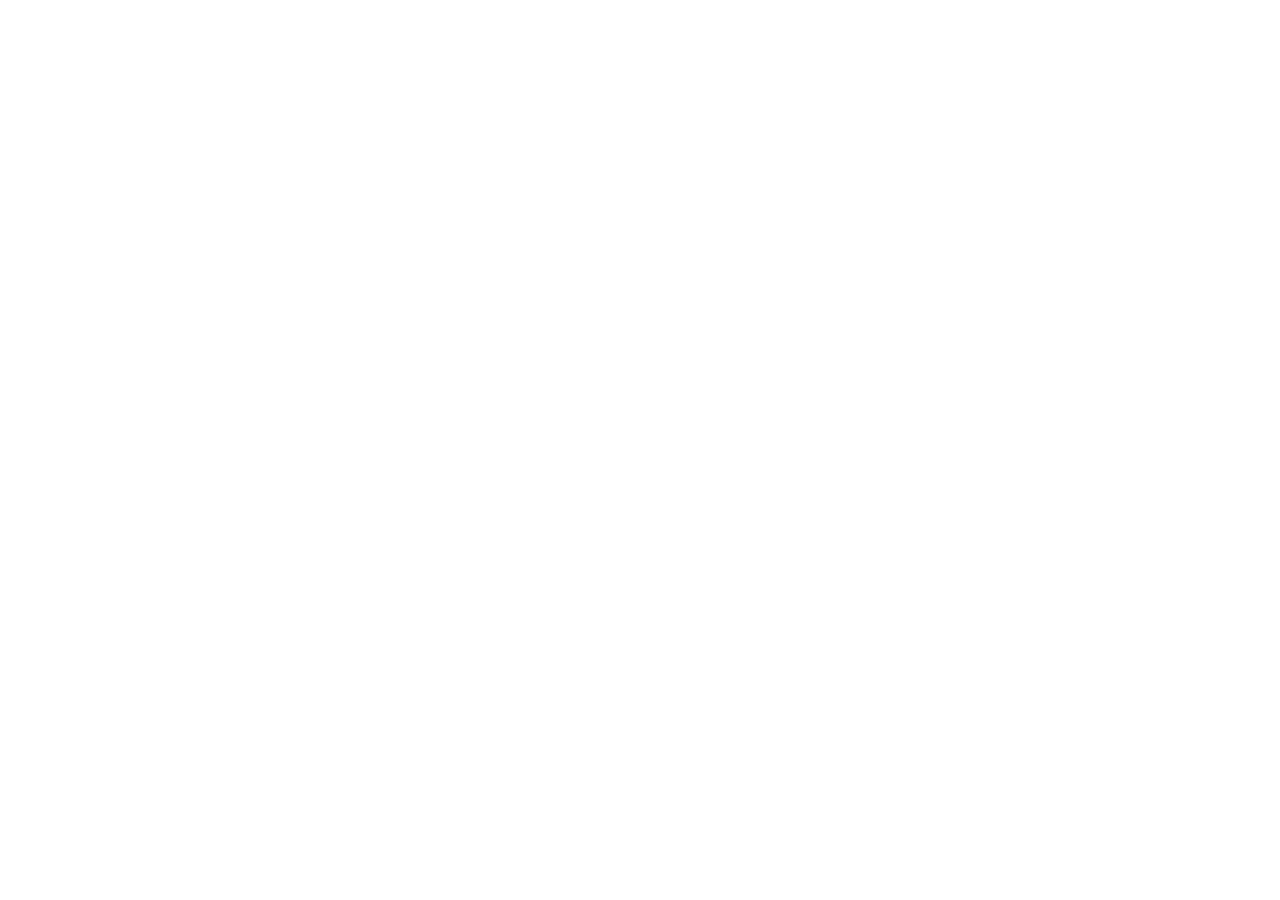
==== frontend/index.html @ e41a7834 "first api run test" ====
<!DOCTYPE html>
<html lang="en">
<head>
    <meta charset="UTF-8">
    <meta name="viewport" content="width=device-width, initial-scale=1.0">
    <title>Document</title>
</head>
<body>
    
</body>
</html>
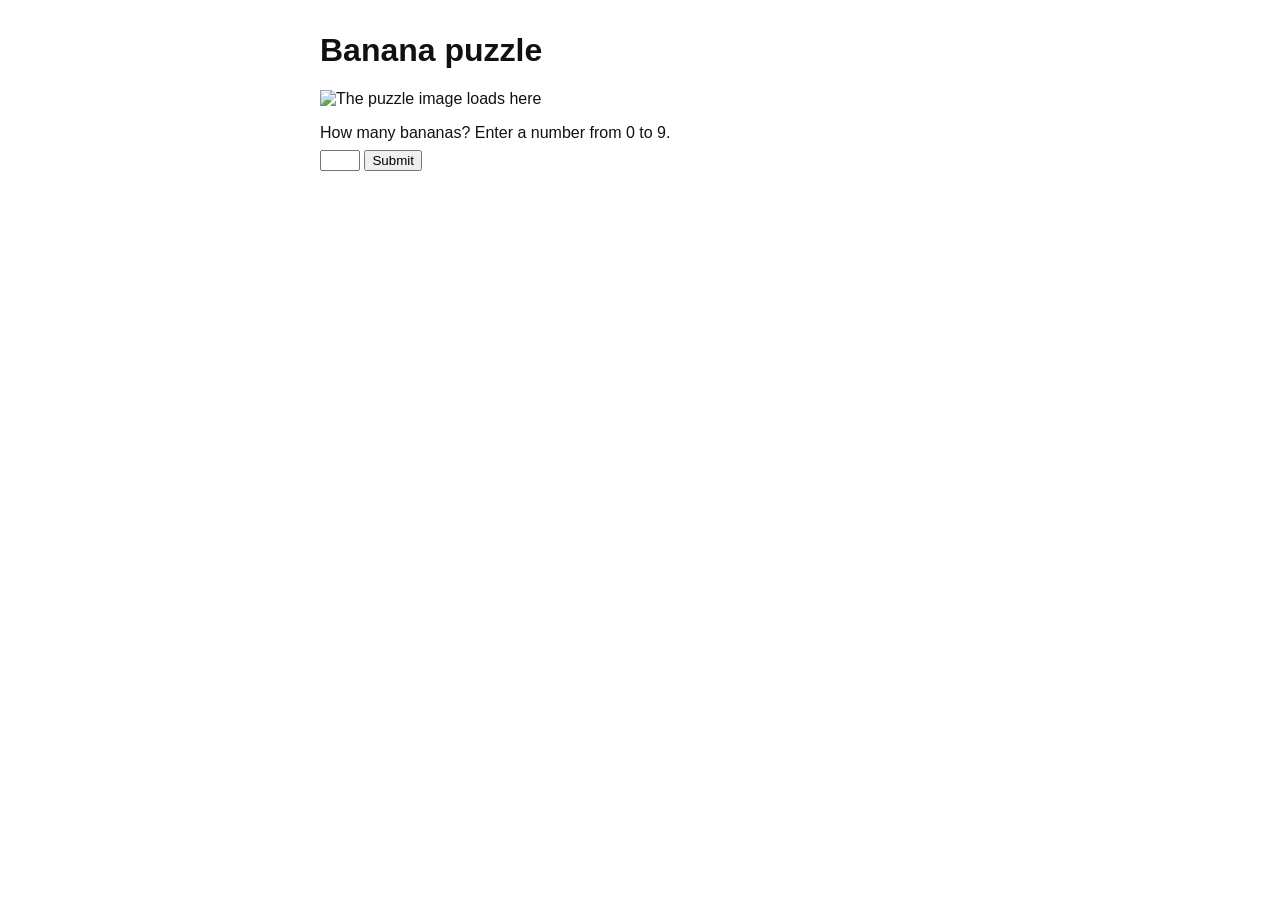
==== commit 7e930218: "Add the puzzle page markup" ====
--- a/frontend/index.html
+++ b/frontend/index.html
@@ -3,9 +3,19 @@
 <head>
     <meta charset="UTF-8">
     <meta name="viewport" content="width=device-width, initial-scale=1.0">
-    <title>Document</title>
+    <title>Banana puzzle</title>
+    <link rel="stylesheet" href="style.css">
 </head>
 <body>
-    
+    <main>
+        <h1>Banana puzzle</h1>
+        <img id="puzzle" alt="The puzzle image loads here">
+        <form id="answer-form">
+            <label for="guess">How many bananas? Enter a number from 0 to 9.</label>
+            <input id="guess" name="guess" type="number" min="0" max="9" required>
+            <button type="submit">Submit</button>
+        </form>
+        <p id="message" role="status"></p>
+    </main>
 </body>
-</html>+</html>
--- a/frontend/style.css
+++ b/frontend/style.css
@@ -0,0 +1,25 @@
+body {
+    background: #ffffff;
+    color: #111111;
+    font-family: sans-serif;
+}
+
+main {
+    max-width: 40rem;
+    margin: 2rem auto;
+}
+
+img {
+    display: block;
+    max-width: 100%;
+    margin-bottom: 1rem;
+}
+
+label {
+    display: block;
+    margin-bottom: 0.5rem;
+}
+
+#message {
+    min-height: 1.5rem;
+}
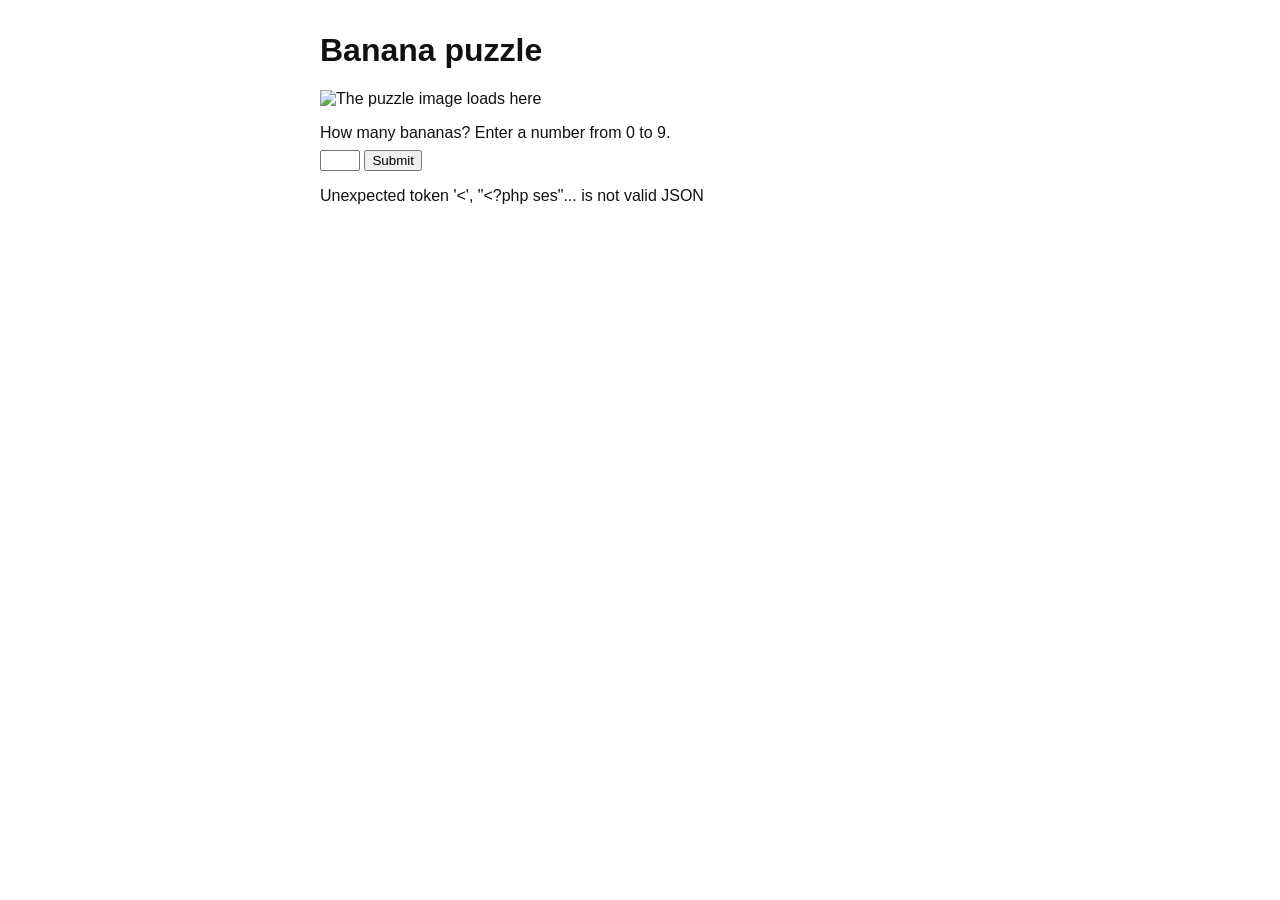
==== commit d3a56c53: "Load the puzzle and submit a guess from the page" ====
--- a/frontend/index.html
+++ b/frontend/index.html
@@ -17,5 +17,7 @@
         </form>
         <p id="message" role="status"></p>
     </main>
+    <script src="js/api.js"></script>
+    <script src="js/puzzle.js"></script>
 </body>
 </html>
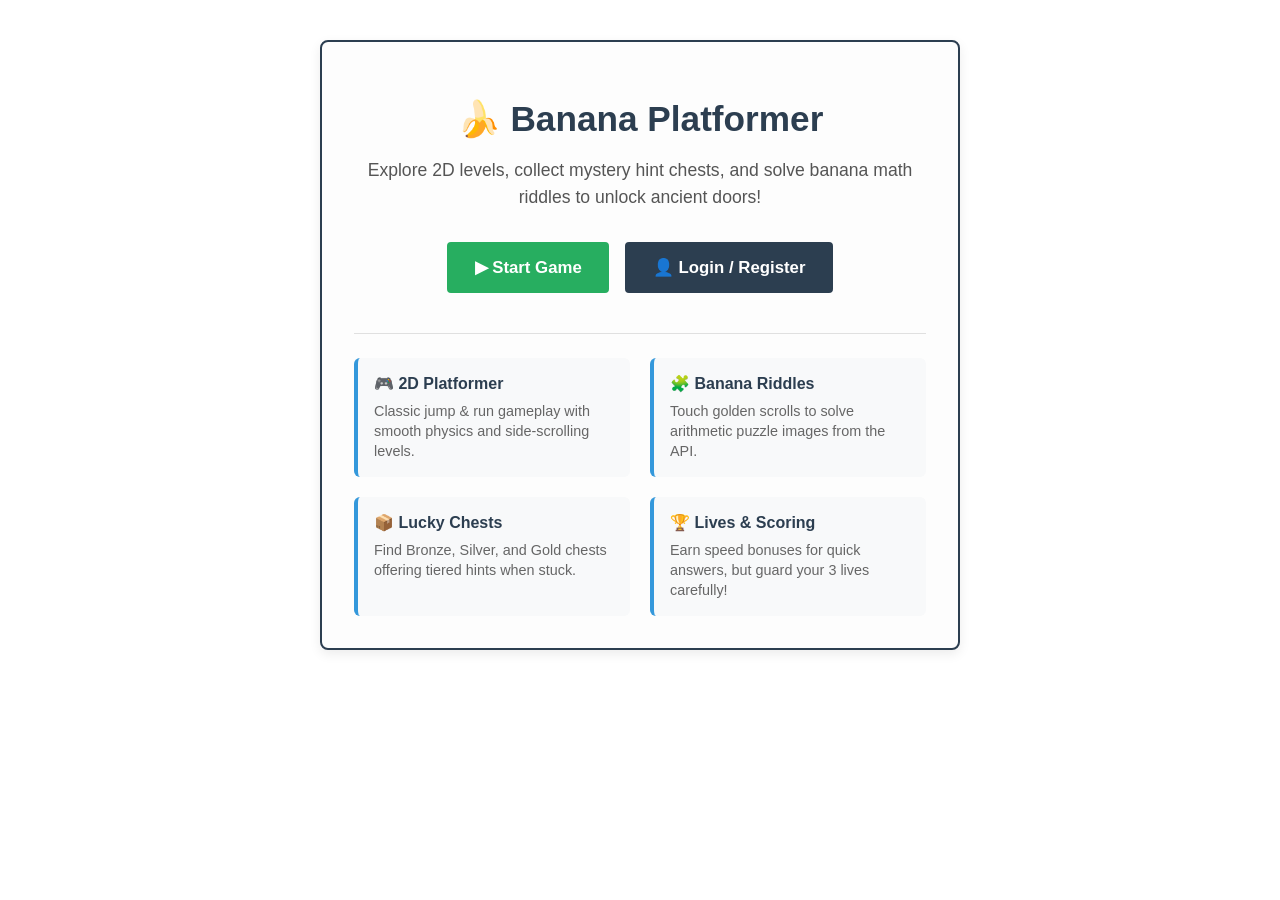
==== commit 13a0b115: "feat: convert index.html into welcome and landing page" ====
--- a/frontend/index.html
+++ b/frontend/index.html
@@ -3,21 +3,135 @@
 <head>
     <meta charset="UTF-8">
     <meta name="viewport" content="width=device-width, initial-scale=1.0">
-    <title>Banana puzzle</title>
+    <title>Banana Platformer – Welcome</title>
     <link rel="stylesheet" href="style.css">
+    <style>
+        .landing-container {
+            max-width: 650px;
+            margin: 2.5rem auto;
+            padding: 2rem;
+            background: #fdfdfd;
+            border: 2px solid #2c3e50;
+            border-radius: 8px;
+            box-shadow: 0 4px 12px rgba(0, 0, 0, 0.08);
+            text-align: center;
+        }
+
+        .landing-title {
+            font-size: 2.2rem;
+            margin-bottom: 0.5rem;
+            color: #2c3e50;
+        }
+
+        .landing-subtitle {
+            font-size: 1.1rem;
+            color: #555555;
+            margin-bottom: 2rem;
+            line-height: 1.5;
+        }
+
+        .action-group {
+            display: flex;
+            justify-content: center;
+            gap: 1rem;
+            margin-bottom: 2.5rem;
+            flex-wrap: wrap;
+        }
+
+        .btn {
+            display: inline-block;
+            padding: 0.8rem 1.6rem;
+            font-size: 1.05rem;
+            font-weight: bold;
+            text-decoration: none;
+            border-radius: 4px;
+            cursor: pointer;
+            transition: background 0.2s, transform 0.1s;
+        }
+
+        .btn-primary {
+            background: #27ae60;
+            color: #ffffff;
+            border: 2px solid #27ae60;
+        }
+
+        .btn-primary:hover {
+            background: #219150;
+        }
+
+        .btn-secondary {
+            background: #2c3e50;
+            color: #ffffff;
+            border: 2px solid #2c3e50;
+        }
+
+        .btn-secondary:hover {
+            background: #1a252f;
+        }
+
+        .features-grid {
+            display: grid;
+            grid-template-columns: repeat(auto-fit, minmax(220px, 1fr));
+            gap: 1.25rem;
+            text-align: left;
+            margin-top: 1.5rem;
+            border-top: 1px solid #e0e0e0;
+            padding-top: 1.5rem;
+        }
+
+        .feature-card {
+            background: #f8f9fa;
+            border-radius: 6px;
+            padding: 1rem;
+            border-left: 4px solid #3498db;
+        }
+
+        .feature-card h3 {
+            margin: 0 0 0.5rem 0;
+            font-size: 1rem;
+            color: #2c3e50;
+        }
+
+        .feature-card p {
+            margin: 0;
+            font-size: 0.9rem;
+            color: #666666;
+            line-height: 1.4;
+        }
+    </style>
 </head>
 <body>
     <main>
-        <h1>Banana puzzle</h1>
-        <img id="puzzle" alt="The puzzle image loads here">
-        <form id="answer-form">
-            <label for="guess">How many bananas? Enter a number from 0 to 9.</label>
-            <input id="guess" name="guess" type="number" min="0" max="9" required>
-            <button type="submit">Submit</button>
-        </form>
-        <p id="message" role="status"></p>
+        <div class="landing-container">
+            <h1 class="landing-title">🍌 Banana Platformer</h1>
+            <p class="landing-subtitle">
+                Explore 2D levels, collect mystery hint chests, and solve banana math riddles to unlock ancient doors!
+            </p>
+
+            <div class="action-group">
+                <a href="game.html?level=0" class="btn btn-primary" id="btn-play">▶ Start Game</a>
+                <a href="login.html" class="btn btn-secondary" id="btn-auth">👤 Login / Register</a>
+            </div>
+
+            <div class="features-grid">
+                <div class="feature-card">
+                    <h3>🎮 2D Platformer</h3>
+                    <p>Classic jump &amp; run gameplay with smooth physics and side-scrolling levels.</p>
+                </div>
+                <div class="feature-card">
+                    <h3>🧩 Banana Riddles</h3>
+                    <p>Touch golden scrolls to solve arithmetic puzzle images from the API.</p>
+                </div>
+                <div class="feature-card">
+                    <h3>📦 Lucky Chests</h3>
+                    <p>Find Bronze, Silver, and Gold chests offering tiered hints when stuck.</p>
+                </div>
+                <div class="feature-card">
+                    <h3>🏆 Lives &amp; Scoring</h3>
+                    <p>Earn speed bonuses for quick answers, but guard your 3 lives carefully!</p>
+                </div>
+            </div>
+        </div>
     </main>
-    <script src="js/api.js"></script>
-    <script src="js/puzzle.js"></script>
 </body>
 </html>
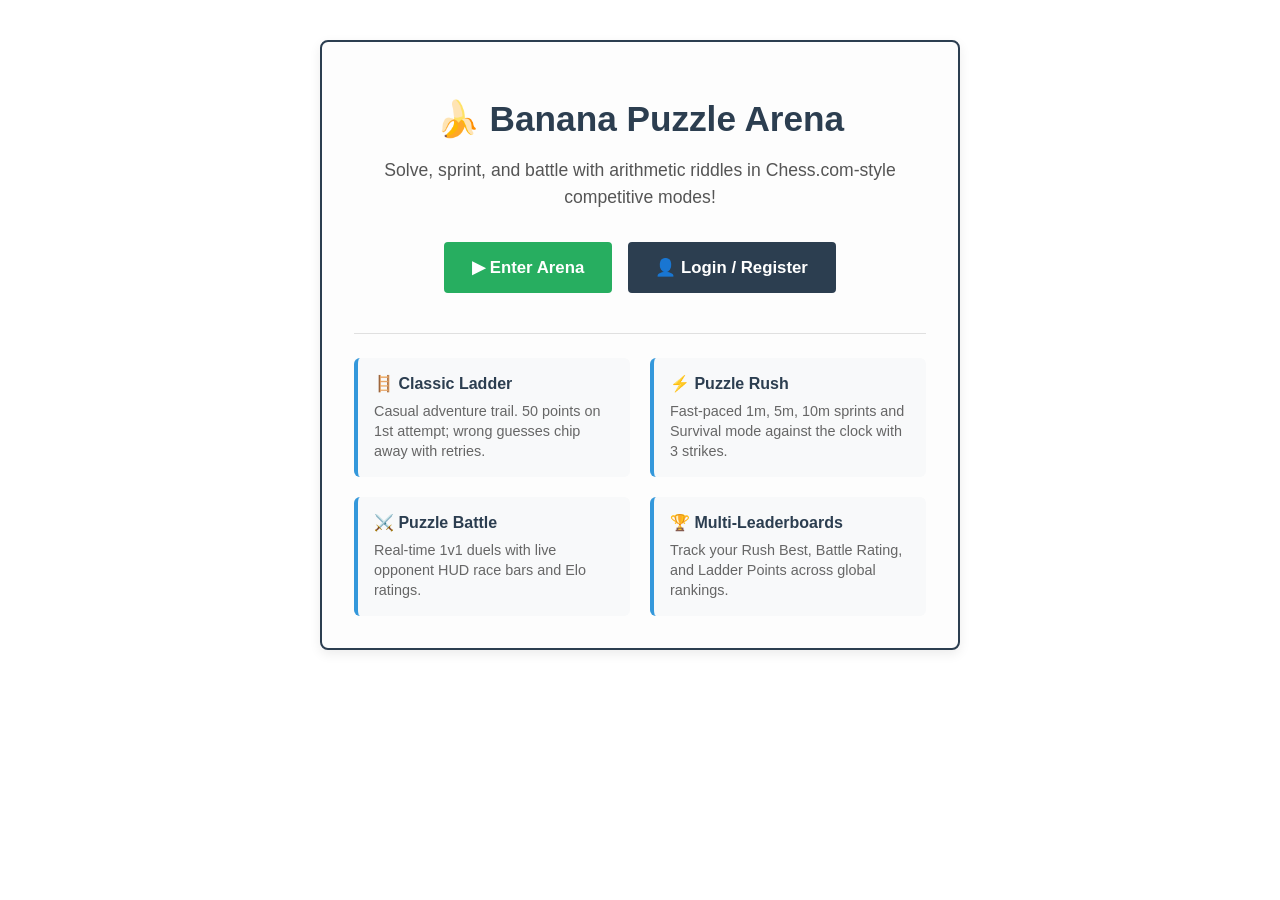
==== commit 7cd87bf4: "feat: implement classic ladder mode and remove legacy 2d platformer files" ====
--- a/frontend/index.html
+++ b/frontend/index.html
@@ -103,32 +103,32 @@
 <body>
     <main>
         <div class="landing-container">
-            <h1 class="landing-title">🍌 Banana Platformer</h1>
+            <h1 class="landing-title">🍌 Banana Puzzle Arena</h1>
             <p class="landing-subtitle">
-                Explore 2D levels, collect mystery hint chests, and solve banana math riddles to unlock ancient doors!
+                Solve, sprint, and battle with arithmetic riddles in Chess.com-style competitive modes!
             </p>
 
             <div class="action-group">
-                <a href="game.html?level=0" class="btn btn-primary" id="btn-play">▶ Start Game</a>
+                <a href="arena.html" class="btn btn-primary" id="btn-play">▶ Enter Arena</a>
                 <a href="login.html" class="btn btn-secondary" id="btn-auth">👤 Login / Register</a>
             </div>
 
             <div class="features-grid">
                 <div class="feature-card">
-                    <h3>🎮 2D Platformer</h3>
-                    <p>Classic jump &amp; run gameplay with smooth physics and side-scrolling levels.</p>
+                    <h3>🪜 Classic Ladder</h3>
+                    <p>Casual adventure trail. 50 points on 1st attempt; wrong guesses chip away with retries.</p>
                 </div>
                 <div class="feature-card">
-                    <h3>🧩 Banana Riddles</h3>
-                    <p>Touch golden scrolls to solve arithmetic puzzle images from the API.</p>
+                    <h3>⚡ Puzzle Rush</h3>
+                    <p>Fast-paced 1m, 5m, 10m sprints and Survival mode against the clock with 3 strikes.</p>
                 </div>
                 <div class="feature-card">
-                    <h3>📦 Lucky Chests</h3>
-                    <p>Find Bronze, Silver, and Gold chests offering tiered hints when stuck.</p>
+                    <h3>⚔️ Puzzle Battle</h3>
+                    <p>Real-time 1v1 duels with live opponent HUD race bars and Elo ratings.</p>
                 </div>
                 <div class="feature-card">
-                    <h3>🏆 Lives &amp; Scoring</h3>
-                    <p>Earn speed bonuses for quick answers, but guard your 3 lives carefully!</p>
+                    <h3>🏆 Multi-Leaderboards</h3>
+                    <p>Track your Rush Best, Battle Rating, and Ladder Points across global rankings.</p>
                 </div>
             </div>
         </div>
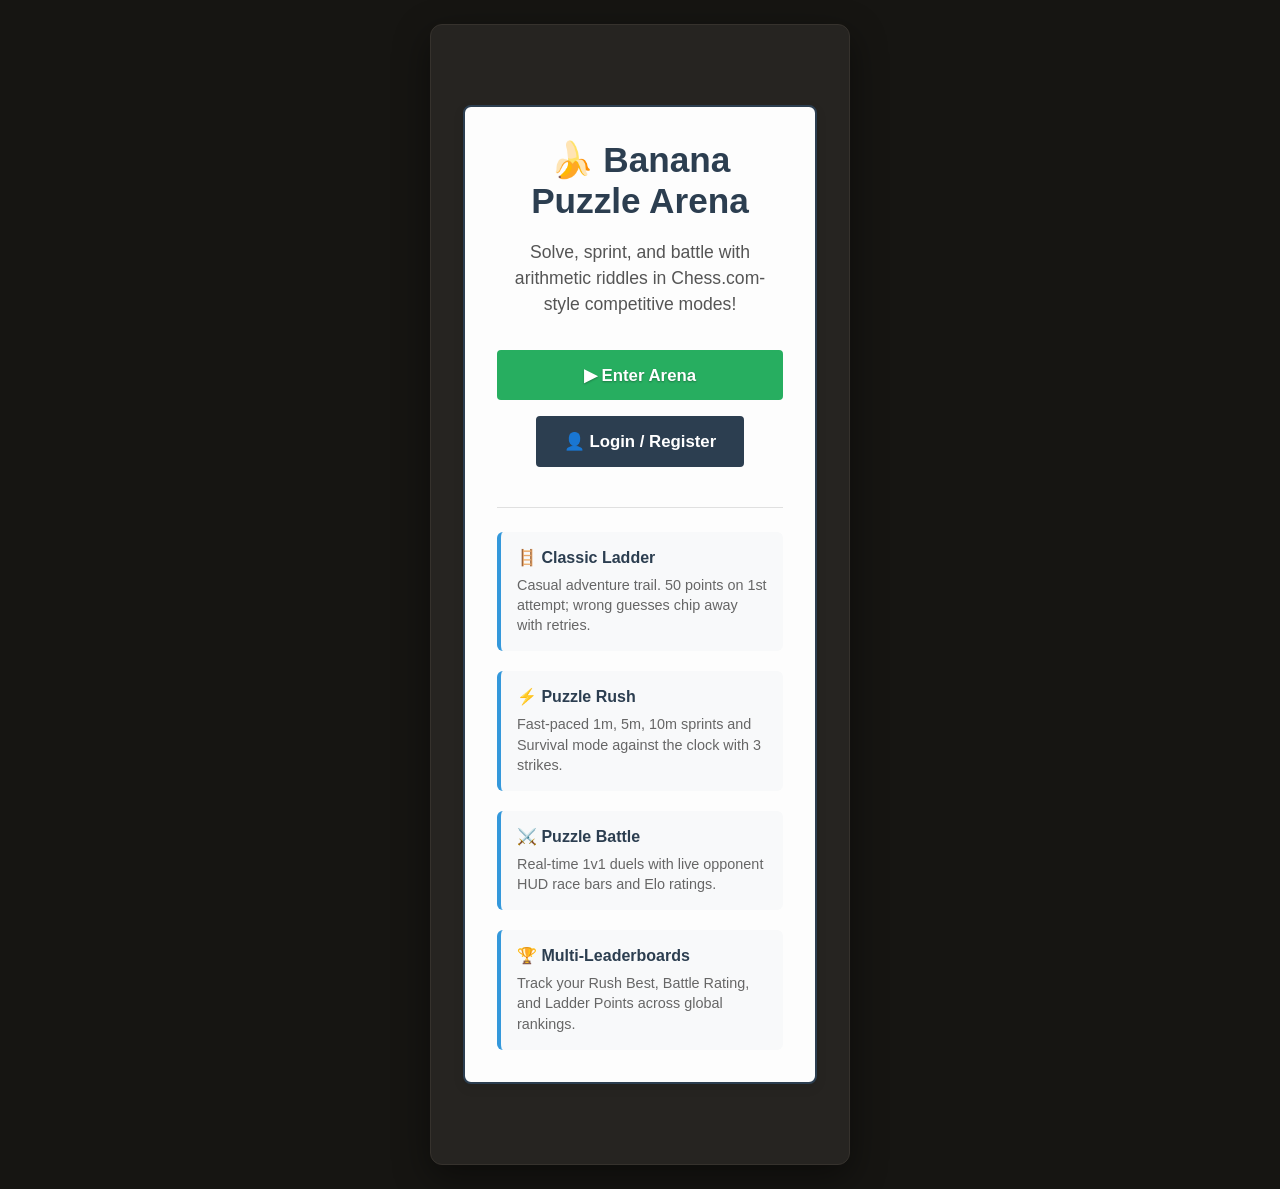
==== commit 2464b7ef: "chore: purge legacy code, unify arena styles, and add demonstrable thematic test suite" ====
--- a/frontend/index.html
+++ b/frontend/index.html
@@ -3,7 +3,7 @@
 <head>
     <meta charset="UTF-8">
     <meta name="viewport" content="width=device-width, initial-scale=1.0">
-    <title>Banana Platformer – Welcome</title>
+    <title>Banana Puzzle Arena – Welcome</title>
     <link rel="stylesheet" href="style.css">
     <style>
         .landing-container {
--- a/frontend/style.css
+++ b/frontend/style.css
@@ -1,25 +1,148 @@
+/**
+ * Base design system for Banana Puzzle Arena.
+ * Employs a Chess.com-inspired dark aesthetic (#161512 / #262421 / #81b64c)
+ * with responsive cards, accessible contrast, and clean typography.
+ */
+
+:root {
+    --bg-dark: #161512;
+    --card-bg: #262421;
+    --card-border: #36322d;
+    --input-bg: #1b1917;
+    --input-border: #45423e;
+    --text-primary: #ffffff;
+    --text-muted: #bababa;
+    --accent-green: #81b64c;
+    --accent-green-hover: #95c95d;
+    --accent-red: #e74c3c;
+}
+
 body {
-    background: #ffffff;
-    color: #111111;
-    font-family: sans-serif;
+    background-color: var(--bg-dark);
+    color: var(--text-muted);
+    font-family: -apple-system, BlinkMacSystemFont, "Segoe UI", Roboto, Oxygen, Ubuntu, Cantarell, sans-serif;
+    margin: 0;
+    padding: 1.5rem;
+    display: flex;
+    justify-content: center;
+    align-items: center;
+    min-height: 90vh;
 }
 
 main {
-    max-width: 40rem;
-    margin: 2rem auto;
+    background: var(--card-bg);
+    border: 1px solid var(--card-border);
+    border-radius: 12px;
+    padding: 2.5rem 2rem;
+    width: 100%;
+    max-width: 420px;
+    box-shadow: 0 12px 36px rgba(0, 0, 0, 0.45);
+    text-align: center;
+    box-sizing: border-box;
 }
 
-img {
-    display: block;
-    max-width: 100%;
-    margin-bottom: 1rem;
+h1 {
+    color: var(--text-primary);
+    font-size: 1.85rem;
+    margin: 0 0 0.5rem 0;
+    font-weight: 800;
+}
+
+.auth-subtitle {
+    font-size: 0.95rem;
+    color: var(--text-muted);
+    margin: 0 0 2rem 0;
+}
+
+h2 {
+    color: var(--text-primary);
+    font-size: 1.35rem;
+    margin: 0 0 1.5rem 0;
+    text-align: left;
 }
 
 label {
     display: block;
-    margin-bottom: 0.5rem;
+    text-align: left;
+    font-size: 0.85rem;
+    font-weight: 600;
+    color: var(--text-muted);
+    margin-bottom: 0.4rem;
+    text-transform: uppercase;
+    letter-spacing: 0.5px;
+}
+
+input[type="text"],
+input[type="password"],
+input[type="number"] {
+    display: block;
+    width: 100%;
+    padding: 0.85rem 1rem;
+    background: var(--input-bg);
+    border: 1px solid var(--input-border);
+    border-radius: 8px;
+    color: var(--text-primary);
+    font-size: 1rem;
+    margin-bottom: 1.25rem;
+    box-sizing: border-box;
+    transition: border-color 0.15s ease, box-shadow 0.15s ease;
+}
+
+input[type="text"]:focus,
+input[type="password"]:focus,
+input[type="number"]:focus {
+    outline: none;
+    border-color: var(--accent-green);
+    box-shadow: 0 0 0 3px rgba(129, 182, 76, 0.25);
+}
+
+button[type="submit"],
+.btn-primary {
+    display: block;
+    width: 100%;
+    padding: 0.9rem;
+    background: var(--accent-green);
+    color: #ffffff;
+    font-size: 1.1rem;
+    font-weight: 700;
+    border: none;
+    border-radius: 8px;
+    cursor: pointer;
+    transition: background 0.15s ease, transform 0.08s ease;
+    box-sizing: border-box;
+    text-shadow: 0 1px 2px rgba(0, 0, 0, 0.3);
+}
+
+button[type="submit"]:hover,
+.btn-primary:hover {
+    background: var(--accent-green-hover);
+}
+
+button[type="submit"]:active,
+.btn-primary:active {
+    transform: scale(0.98);
 }
 
 #message {
     min-height: 1.5rem;
+    font-size: 0.95rem;
+    font-weight: 600;
+    margin: 1.25rem 0 0.5rem 0;
+    color: #e67e22;
 }
+
+#toggle-text {
+    margin-top: 1.5rem;
+    font-size: 0.95rem;
+    color: var(--text-muted);
+}
+
+#toggle-link {
+    color: var(--accent-green);
+    text-decoration: none;
+    font-weight: 700;
+}
+
+#toggle-link:hover {
+    text-decoration: underline;
+}
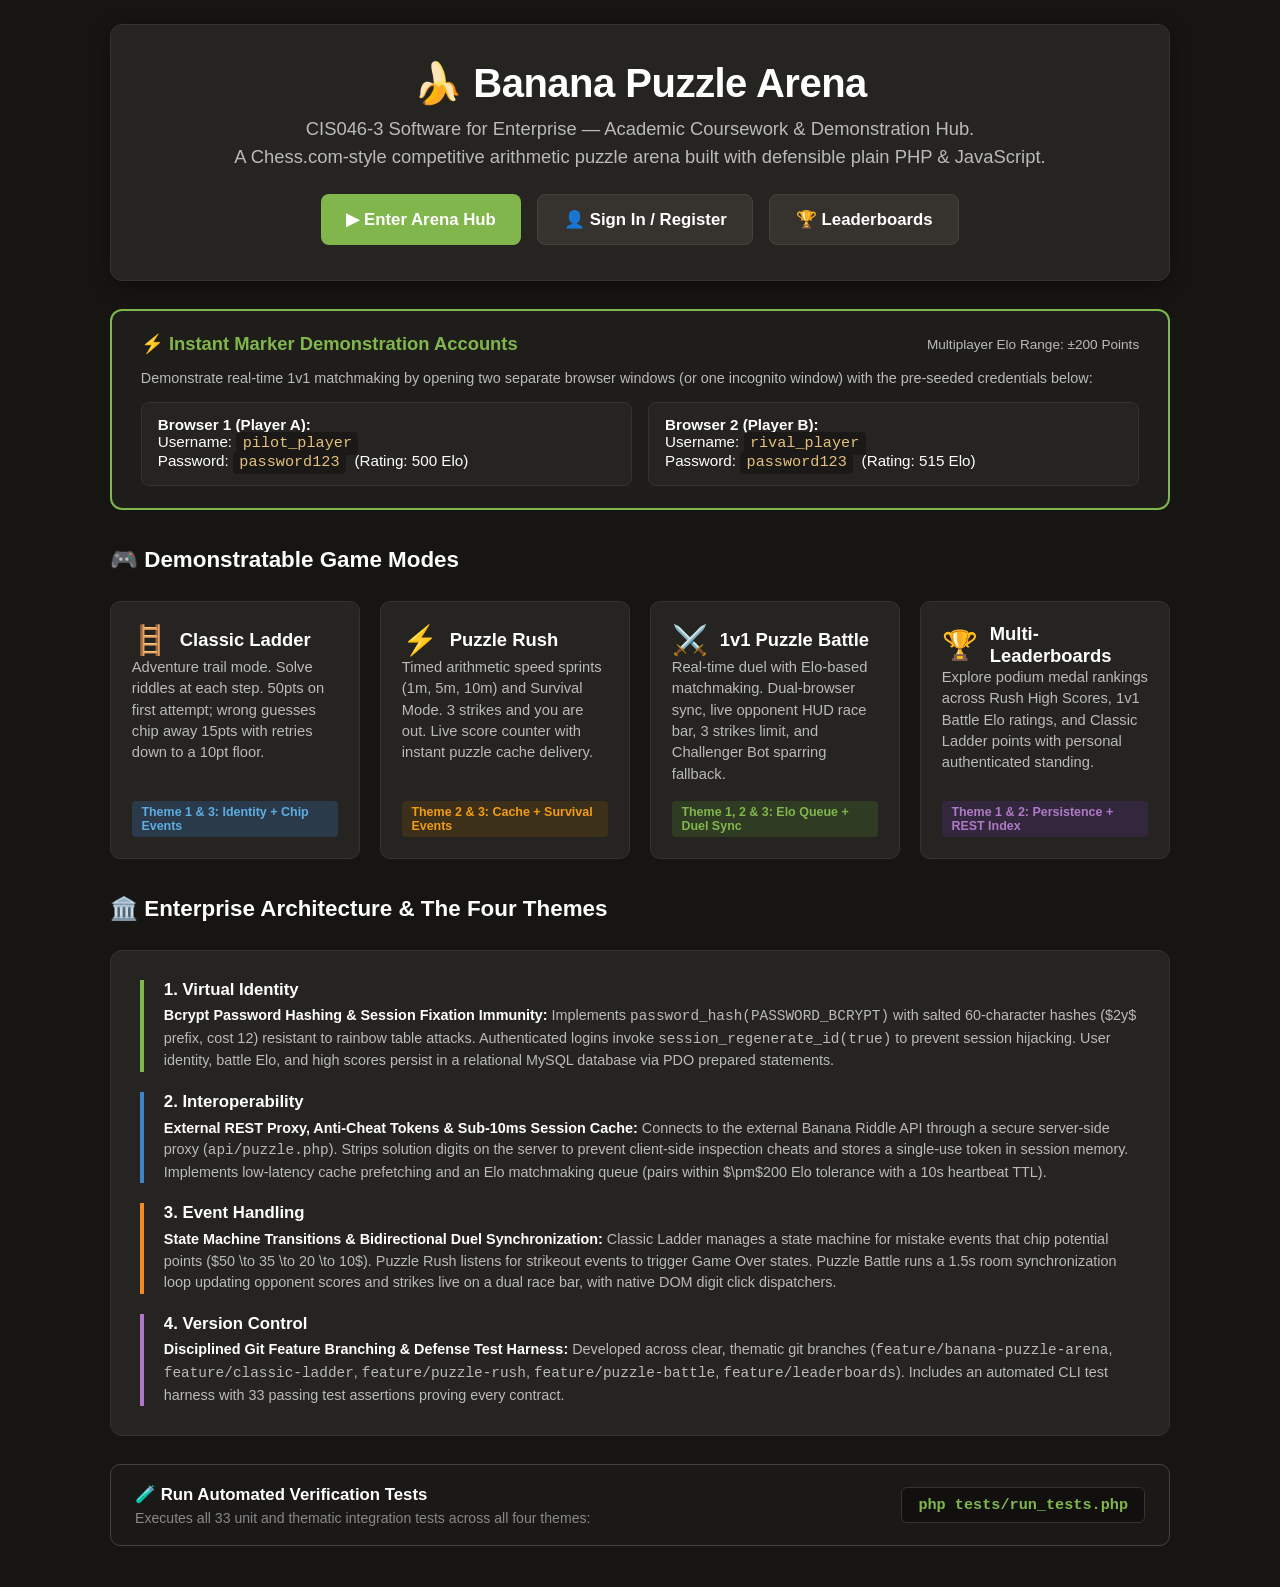
==== commit 4cacc00b: "feat(ui): rebuild landing page as feature and themes showcase Adds demo credentials card, game mode " ====
--- a/frontend/index.html
+++ b/frontend/index.html
@@ -3,135 +3,467 @@
 <head>
     <meta charset="UTF-8">
     <meta name="viewport" content="width=device-width, initial-scale=1.0">
-    <title>Banana Puzzle Arena – Welcome</title>
+    <title>Banana Puzzle Arena – Feature Showcase & Coursework Demonstration</title>
     <link rel="stylesheet" href="style.css">
     <style>
-        .landing-container {
-            max-width: 650px;
-            margin: 2.5rem auto;
-            padding: 2rem;
-            background: #fdfdfd;
-            border: 2px solid #2c3e50;
-            border-radius: 8px;
-            box-shadow: 0 4px 12px rgba(0, 0, 0, 0.08);
+        :root {
+            --bg-dark: #161512;
+            --bg-card: #262421;
+            --bg-card-hover: #312e2b;
+            --accent-green: #81b64c;
+            --accent-green-hover: #9ecb6b;
+            --accent-orange: #f28b24;
+            --accent-blue: #3d85c6;
+            --text-light: #ffffff;
+            --text-muted: #bababa;
+            --border-color: #36322d;
+        }
+
+        body {
+            background-color: var(--bg-dark);
+            color: var(--text-light);
+            font-family: -apple-system, BlinkMacSystemFont, "Segoe UI", Roboto, Helvetica, Arial, sans-serif;
+            margin: 0;
+            padding: 1.5rem 1rem 3rem 1rem;
+            display: flex;
+            flex-direction: column;
+            align-items: center;
+            min-height: 100vh;
+            box-sizing: border-box;
+        }
+
+        .showcase-container {
+            width: 100%;
+            max-width: 1060px;
+            display: flex;
+            flex-direction: column;
+            gap: 1.75rem;
+        }
+
+        /* Hero Header */
+        .hero-banner {
+            background: var(--bg-card);
+            border: 1px solid var(--border-color);
+            border-radius: 12px;
+            padding: 2.2rem 2rem;
             text-align: center;
-        }
-
-        .landing-title {
-            font-size: 2.2rem;
-            margin-bottom: 0.5rem;
-            color: #2c3e50;
-        }
-
-        .landing-subtitle {
-            font-size: 1.1rem;
-            color: #555555;
-            margin-bottom: 2rem;
+            box-shadow: 0 4px 20px rgba(0, 0, 0, 0.4);
+        }
+
+        .hero-title {
+            font-size: 2.5rem;
+            font-weight: 900;
+            margin: 0 0 0.5rem 0;
+            color: var(--text-light);
+            letter-spacing: -0.5px;
+        }
+
+        .hero-subtitle {
+            font-size: 1.15rem;
+            color: var(--text-muted);
+            margin: 0 0 1.5rem 0;
             line-height: 1.5;
         }
 
-        .action-group {
+        .hero-actions {
             display: flex;
             justify-content: center;
             gap: 1rem;
-            margin-bottom: 2.5rem;
             flex-wrap: wrap;
         }
 
-        .btn {
+        .btn-hero {
+            display: inline-flex;
+            align-items: center;
+            gap: 0.5rem;
+            padding: 0.85rem 1.6rem;
+            font-size: 1.05rem;
+            font-weight: 800;
+            text-decoration: none;
+            border-radius: 8px;
+            cursor: pointer;
+            transition: all 0.15s ease;
+            box-sizing: border-box;
+        }
+
+        .btn-hero.primary {
+            background: var(--accent-green);
+            color: #ffffff;
+            border: none;
+        }
+
+        .btn-hero.primary:hover {
+            background: var(--accent-green-hover);
+            transform: translateY(-2px);
+        }
+
+        .btn-hero.secondary {
+            background: #36322d;
+            color: #ffffff;
+            border: 1px solid #45423e;
+        }
+
+        .btn-hero.secondary:hover {
+            background: #45423e;
+            transform: translateY(-2px);
+        }
+
+        /* Marker Quick Demo Credentials Card */
+        .demo-credentials-card {
+            background: #1e1d1a;
+            border: 2px solid #81b64c;
+            border-radius: 12px;
+            padding: 1.4rem 1.8rem;
+            display: flex;
+            flex-direction: column;
+            gap: 0.8rem;
+        }
+
+        .demo-cred-header {
+            display: flex;
+            justify-content: space-between;
+            align-items: center;
+            flex-wrap: wrap;
+            gap: 0.5rem;
+        }
+
+        .demo-cred-title {
+            font-size: 1.15rem;
+            font-weight: 800;
+            color: #81b64c;
+            display: flex;
+            align-items: center;
+            gap: 0.5rem;
+        }
+
+        .demo-accounts-grid {
+            display: grid;
+            grid-template-columns: repeat(auto-fit, minmax(260px, 1fr));
+            gap: 1rem;
+        }
+
+        .account-badge {
+            background: #262421;
+            border: 1px solid #36322d;
+            border-radius: 8px;
+            padding: 0.85rem 1rem;
+            font-size: 0.95rem;
+        }
+
+        .account-badge code {
+            color: #e5c07b;
+            background: #1b1917;
+            padding: 0.15rem 0.4rem;
+            border-radius: 4px;
+            font-family: monospace;
+        }
+
+        /* Game Modes Showcase Grid */
+        .section-title {
+            font-size: 1.4rem;
+            font-weight: 800;
+            margin: 0.5rem 0 0 0;
+            color: var(--text-light);
+            display: flex;
+            align-items: center;
+            gap: 0.5rem;
+        }
+
+        .modes-grid {
+            display: grid;
+            grid-template-columns: repeat(auto-fit, minmax(240px, 1fr));
+            gap: 1.25rem;
+        }
+
+        .mode-card {
+            background: var(--bg-card);
+            border: 1px solid var(--border-color);
+            border-radius: 10px;
+            padding: 1.3rem;
+            display: flex;
+            flex-direction: column;
+            justify-content: space-between;
+            gap: 1rem;
+            transition: all 0.2s ease;
+            text-decoration: none;
+            color: inherit;
+        }
+
+        .mode-card:hover {
+            background: var(--bg-card-hover);
+            border-color: #81b64c;
+            transform: translateY(-3px);
+            box-shadow: 0 6px 16px rgba(0, 0, 0, 0.4);
+        }
+
+        .mode-header {
+            display: flex;
+            align-items: center;
+            gap: 0.75rem;
+        }
+
+        .mode-icon {
+            font-size: 1.8rem;
+        }
+
+        .mode-name {
+            font-size: 1.15rem;
+            font-weight: 800;
+            color: #ffffff;
+            margin: 0;
+        }
+
+        .mode-desc {
+            font-size: 0.92rem;
+            color: var(--text-muted);
+            line-height: 1.45;
+            margin: 0;
+        }
+
+        .mode-pill {
             display: inline-block;
-            padding: 0.8rem 1.6rem;
+            font-size: 0.78rem;
+            font-weight: 800;
+            padding: 0.25rem 0.6rem;
+            border-radius: 4px;
+            align-self: flex-start;
+        }
+
+        .pill-ladder { background: #2b3a4a; color: #5dade2; }
+        .pill-rush { background: #3d301b; color: #f39c12; }
+        .pill-battle { background: #2f3b23; color: #81b64c; }
+        .pill-board { background: #33273d; color: #af7ac5; }
+
+        /* Thematic Defense Matrix */
+        .themes-matrix {
+            background: var(--bg-card);
+            border: 1px solid var(--border-color);
+            border-radius: 12px;
+            padding: 1.8rem;
+            display: flex;
+            flex-direction: column;
+            gap: 1.25rem;
+        }
+
+        .theme-item {
+            border-left: 4px solid var(--accent-green);
+            padding-left: 1.25rem;
+            display: flex;
+            flex-direction: column;
+            gap: 0.35rem;
+        }
+
+        .theme-item.blue { border-left-color: var(--accent-blue); }
+        .theme-item.orange { border-left-color: var(--accent-orange); }
+        .theme-item.purple { border-left-color: #af7ac5; }
+
+        .theme-header {
+            font-weight: 800;
             font-size: 1.05rem;
+            color: #ffffff;
+            display: flex;
+            align-items: center;
+            gap: 0.5rem;
+        }
+
+        .theme-body {
+            font-size: 0.9rem;
+            color: var(--text-muted);
+            line-height: 1.5;
+            margin: 0;
+        }
+
+        .theme-body strong {
+            color: #ffffff;
+        }
+
+        /* Test Runner Quick Card */
+        .test-harness-box {
+            background: #1b1917;
+            border: 1px solid #45423e;
+            border-radius: 10px;
+            padding: 1.2rem 1.5rem;
+            display: flex;
+            justify-content: space-between;
+            align-items: center;
+            flex-wrap: wrap;
+            gap: 1rem;
+        }
+
+        .test-text {
+            display: flex;
+            flex-direction: column;
+            gap: 0.3rem;
+        }
+
+        .test-title {
+            font-weight: 800;
+            font-size: 1.05rem;
+            color: #ffffff;
+        }
+
+        .test-sub {
+            font-size: 0.88rem;
+            color: #888888;
+        }
+
+        .test-cmd {
+            background: #11100e;
+            border: 1px solid #333333;
+            color: #81b64c;
+            padding: 0.5rem 1rem;
+            border-radius: 6px;
+            font-family: monospace;
+            font-size: 0.95rem;
             font-weight: bold;
-            text-decoration: none;
-            border-radius: 4px;
-            cursor: pointer;
-            transition: background 0.2s, transform 0.1s;
-        }
-
-        .btn-primary {
-            background: #27ae60;
-            color: #ffffff;
-            border: 2px solid #27ae60;
-        }
-
-        .btn-primary:hover {
-            background: #219150;
-        }
-
-        .btn-secondary {
-            background: #2c3e50;
-            color: #ffffff;
-            border: 2px solid #2c3e50;
-        }
-
-        .btn-secondary:hover {
-            background: #1a252f;
-        }
-
-        .features-grid {
-            display: grid;
-            grid-template-columns: repeat(auto-fit, minmax(220px, 1fr));
-            gap: 1.25rem;
-            text-align: left;
-            margin-top: 1.5rem;
-            border-top: 1px solid #e0e0e0;
-            padding-top: 1.5rem;
-        }
-
-        .feature-card {
-            background: #f8f9fa;
-            border-radius: 6px;
-            padding: 1rem;
-            border-left: 4px solid #3498db;
-        }
-
-        .feature-card h3 {
-            margin: 0 0 0.5rem 0;
-            font-size: 1rem;
-            color: #2c3e50;
-        }
-
-        .feature-card p {
-            margin: 0;
-            font-size: 0.9rem;
-            color: #666666;
-            line-height: 1.4;
         }
     </style>
 </head>
 <body>
-    <main>
-        <div class="landing-container">
-            <h1 class="landing-title">🍌 Banana Puzzle Arena</h1>
-            <p class="landing-subtitle">
-                Solve, sprint, and battle with arithmetic riddles in Chess.com-style competitive modes!
+    <div class="showcase-container">
+        <!-- Hero Header -->
+        <header class="hero-banner">
+            <h1 class="hero-title">🍌 Banana Puzzle Arena</h1>
+            <p class="hero-subtitle">
+                CIS046-3 Software for Enterprise — Academic Coursework & Demonstration Hub.<br>
+                A Chess.com-style competitive arithmetic puzzle arena built with defensible plain PHP &amp; JavaScript.
             </p>
-
-            <div class="action-group">
-                <a href="arena.html" class="btn btn-primary" id="btn-play">▶ Enter Arena</a>
-                <a href="login.html" class="btn btn-secondary" id="btn-auth">👤 Login / Register</a>
-            </div>
-
-            <div class="features-grid">
-                <div class="feature-card">
-                    <h3>🪜 Classic Ladder</h3>
-                    <p>Casual adventure trail. 50 points on 1st attempt; wrong guesses chip away with retries.</p>
-                </div>
-                <div class="feature-card">
-                    <h3>⚡ Puzzle Rush</h3>
-                    <p>Fast-paced 1m, 5m, 10m sprints and Survival mode against the clock with 3 strikes.</p>
-                </div>
-                <div class="feature-card">
-                    <h3>⚔️ Puzzle Battle</h3>
-                    <p>Real-time 1v1 duels with live opponent HUD race bars and Elo ratings.</p>
-                </div>
-                <div class="feature-card">
-                    <h3>🏆 Multi-Leaderboards</h3>
-                    <p>Track your Rush Best, Battle Rating, and Ladder Points across global rankings.</p>
-                </div>
-            </div>
-        </div>
-    </main>
+            <div class="hero-actions">
+                <a href="arena.html" class="btn-hero primary">▶ Enter Arena Hub</a>
+                <a href="login.html" class="btn-hero secondary">👤 Sign In / Register</a>
+                <a href="leaderboard.html" class="btn-hero secondary">🏆 Leaderboards</a>
+            </div>
+        </header>
+
+        <!-- Pre-Seeded Marker Demo Credentials -->
+        <section class="demo-credentials-card" aria-label="Pre-seeded Demonstration Credentials">
+            <div class="demo-cred-header">
+                <div class="demo-cred-title">
+                    <span>⚡ Instant Marker Demonstration Accounts</span>
+                </div>
+                <span style="font-size: 0.85rem; color: #bababa;">Multiplayer Elo Range: ±200 Points</span>
+            </div>
+            <p style="margin: 0; font-size: 0.9rem; color: #bababa; line-height: 1.45;">
+                Demonstrate real-time 1v1 matchmaking by opening two separate browser windows (or one incognito window) with the pre-seeded credentials below:
+            </p>
+            <div class="demo-accounts-grid">
+                <div class="account-badge">
+                    <strong>Browser 1 (Player A):</strong><br>
+                    Username: <code>pilot_player</code><br>
+                    Password: <code>password123</code> &nbsp;(Rating: 500 Elo)
+                </div>
+                <div class="account-badge">
+                    <strong>Browser 2 (Player B):</strong><br>
+                    Username: <code>rival_player</code><br>
+                    Password: <code>password123</code> &nbsp;(Rating: 515 Elo)
+                </div>
+            </div>
+        </section>
+
+        <!-- Game Modes Grid -->
+        <h2 class="section-title">🎮 Demonstratable Game Modes</h2>
+        <section class="modes-grid">
+            <a href="classic.html" class="mode-card">
+                <div>
+                    <div class="mode-header">
+                        <span class="mode-icon">🪜</span>
+                        <h3 class="mode-name">Classic Ladder</h3>
+                    </div>
+                    <p class="mode-desc">
+                        Adventure trail mode. Solve riddles at each step. 50pts on first attempt; wrong guesses chip away 15pts with retries down to a 10pt floor.
+                    </p>
+                </div>
+                <span class="mode-pill pill-ladder">Theme 1 &amp; 3: Identity + Chip Events</span>
+            </a>
+
+            <a href="rush.html" class="mode-card">
+                <div>
+                    <div class="mode-header">
+                        <span class="mode-icon">⚡</span>
+                        <h3 class="mode-name">Puzzle Rush</h3>
+                    </div>
+                    <p class="mode-desc">
+                        Timed arithmetic speed sprints (1m, 5m, 10m) and Survival Mode. 3 strikes and you are out. Live score counter with instant puzzle cache delivery.
+                    </p>
+                </div>
+                <span class="mode-pill pill-rush">Theme 2 &amp; 3: Cache + Survival Events</span>
+            </a>
+
+            <a href="battle.html" class="mode-card">
+                <div>
+                    <div class="mode-header">
+                        <span class="mode-icon">⚔️</span>
+                        <h3 class="mode-name">1v1 Puzzle Battle</h3>
+                    </div>
+                    <p class="mode-desc">
+                        Real-time duel with Elo-based matchmaking. Dual-browser sync, live opponent HUD race bar, 3 strikes limit, and Challenger Bot sparring fallback.
+                    </p>
+                </div>
+                <span class="mode-pill pill-battle">Theme 1, 2 &amp; 3: Elo Queue + Duel Sync</span>
+            </a>
+
+            <a href="leaderboard.html" class="mode-card">
+                <div>
+                    <div class="mode-header">
+                        <span class="mode-icon">🏆</span>
+                        <h3 class="mode-name">Multi-Leaderboards</h3>
+                    </div>
+                    <p class="mode-desc">
+                        Explore podium medal rankings across Rush High Scores, 1v1 Battle Elo ratings, and Classic Ladder points with personal authenticated standing.
+                    </p>
+                </div>
+                <span class="mode-pill pill-board">Theme 1 &amp; 2: Persistence + REST Index</span>
+            </a>
+        </section>
+
+        <!-- The Four Enterprise Themes Defense Matrix -->
+        <h2 class="section-title">🏛️ Enterprise Architecture &amp; The Four Themes</h2>
+        <section class="themes-matrix">
+            <div class="theme-item">
+                <div class="theme-header">
+                    <span>1. Virtual Identity</span>
+                </div>
+                <p class="theme-body">
+                    <strong>Bcrypt Password Hashing &amp; Session Fixation Immunity:</strong> Implements <code>password_hash(PASSWORD_BCRYPT)</code> with salted 60-character hashes ($2y$ prefix, cost 12) resistant to rainbow table attacks. Authenticated logins invoke <code>session_regenerate_id(true)</code> to prevent session hijacking. User identity, battle Elo, and high scores persist in a relational MySQL database via PDO prepared statements.
+                </p>
+            </div>
+
+            <div class="theme-item blue">
+                <div class="theme-header">
+                    <span>2. Interoperability</span>
+                </div>
+                <p class="theme-body">
+                    <strong>External REST Proxy, Anti-Cheat Tokens &amp; Sub-10ms Session Cache:</strong> Connects to the external Banana Riddle API through a secure server-side proxy (<code>api/puzzle.php</code>). Strips solution digits on the server to prevent client-side inspection cheats and stores a single-use token in session memory. Implements low-latency cache prefetching and an Elo matchmaking queue (pairs within $\pm$200 Elo tolerance with a 10s heartbeat TTL).
+                </p>
+            </div>
+
+            <div class="theme-item orange">
+                <div class="theme-header">
+                    <span>3. Event Handling</span>
+                </div>
+                <p class="theme-body">
+                    <strong>State Machine Transitions &amp; Bidirectional Duel Synchronization:</strong> Classic Ladder manages a state machine for mistake events that chip potential points ($50 \to 35 \to 20 \to 10$). Puzzle Rush listens for strikeout events to trigger Game Over states. Puzzle Battle runs a 1.5s room synchronization loop updating opponent scores and strikes live on a dual race bar, with native DOM digit click dispatchers.
+                </p>
+            </div>
+
+            <div class="theme-item purple">
+                <div class="theme-header">
+                    <span>4. Version Control</span>
+                </div>
+                <p class="theme-body">
+                    <strong>Disciplined Git Feature Branching &amp; Defense Test Harness:</strong> Developed across clear, thematic git branches (<code>feature/banana-puzzle-arena</code>, <code>feature/classic-ladder</code>, <code>feature/puzzle-rush</code>, <code>feature/puzzle-battle</code>, <code>feature/leaderboards</code>). Includes an automated CLI test harness with 33 passing test assertions proving every contract.
+                </p>
+            </div>
+        </section>
+
+        <!-- Test Runner Quick Guidance -->
+        <section class="test-harness-box">
+            <div class="test-text">
+                <span class="test-title">🧪 Run Automated Verification Tests</span>
+                <span class="test-sub">Executes all 33 unit and thematic integration tests across all four themes:</span>
+            </div>
+            <code class="test-cmd">php tests/run_tests.php</code>
+        </section>
+    </div>
 </body>
 </html>
--- a/frontend/style.css
+++ b/frontend/style.css
@@ -15,6 +15,10 @@
     --accent-green: #81b64c;
     --accent-green-hover: #95c95d;
     --accent-red: #e74c3c;
+}
+
+[hidden] {
+    display: none !important;
 }
 
 body {
